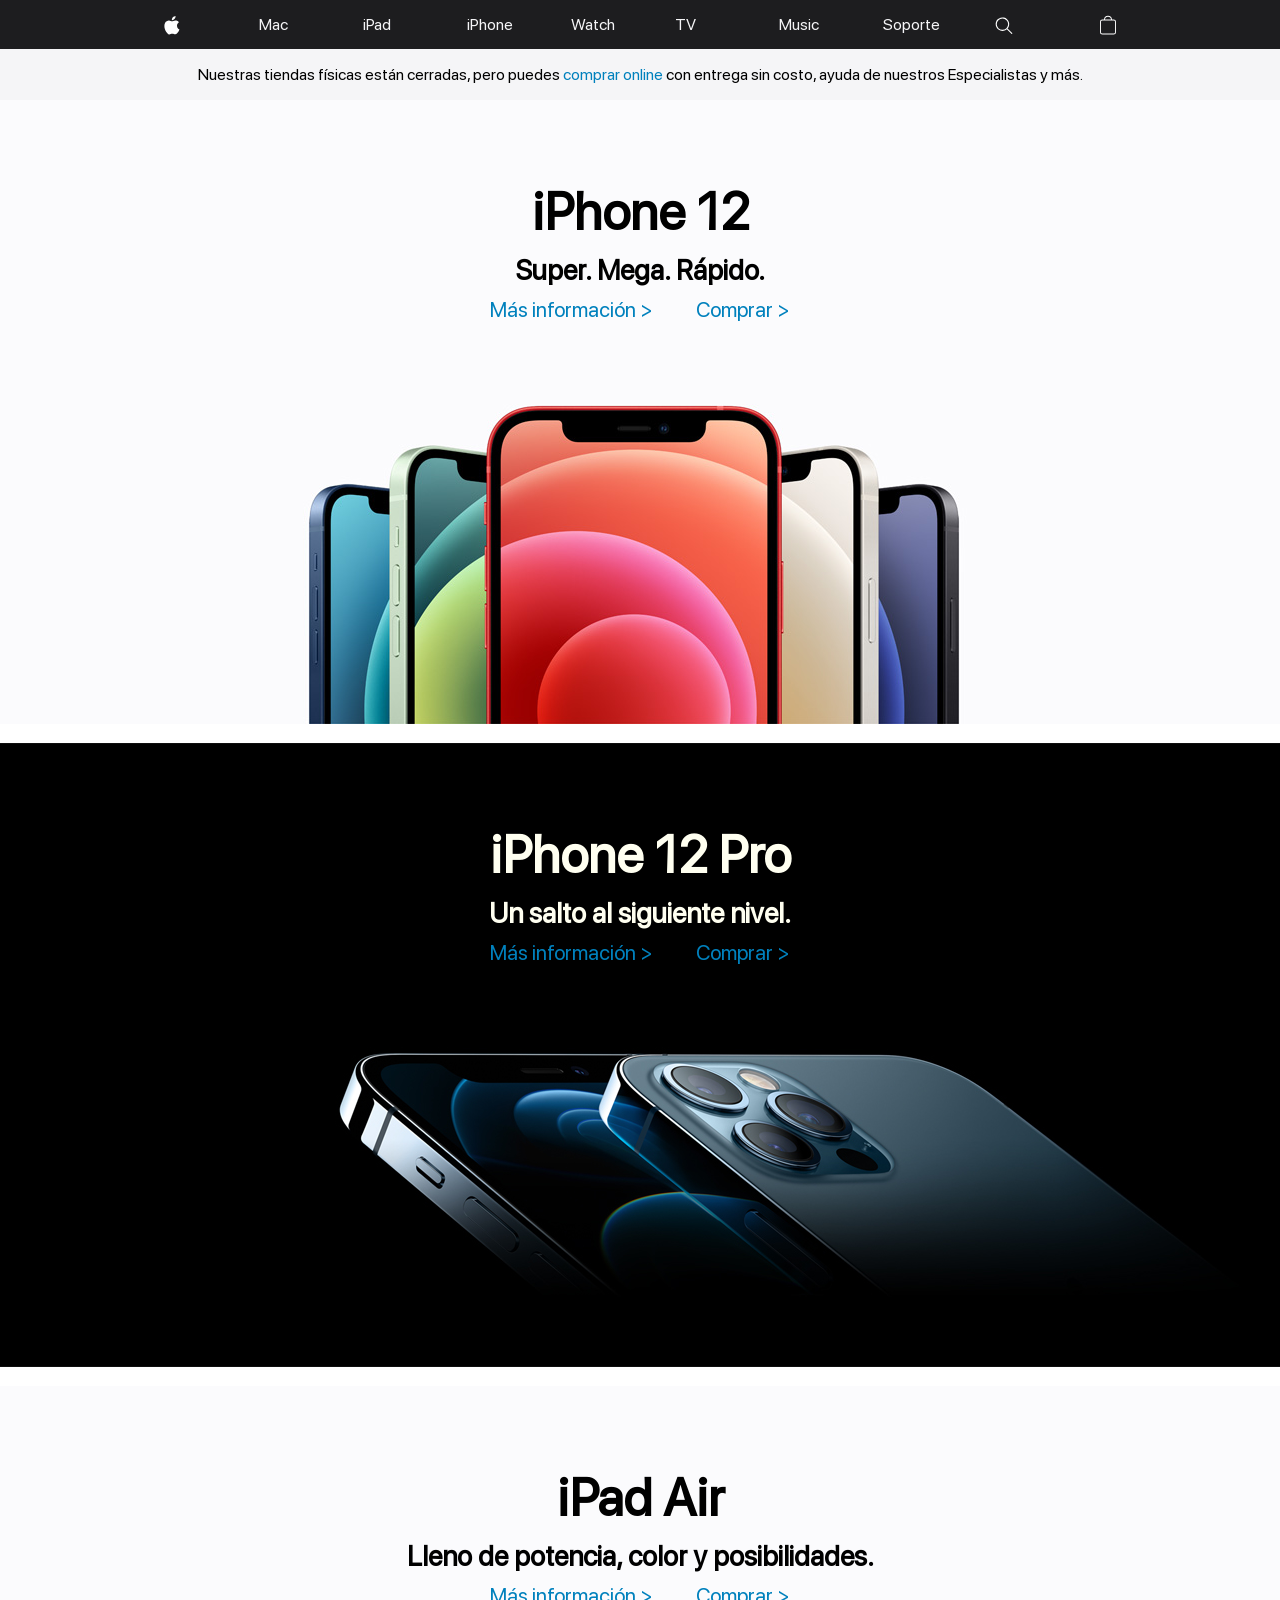
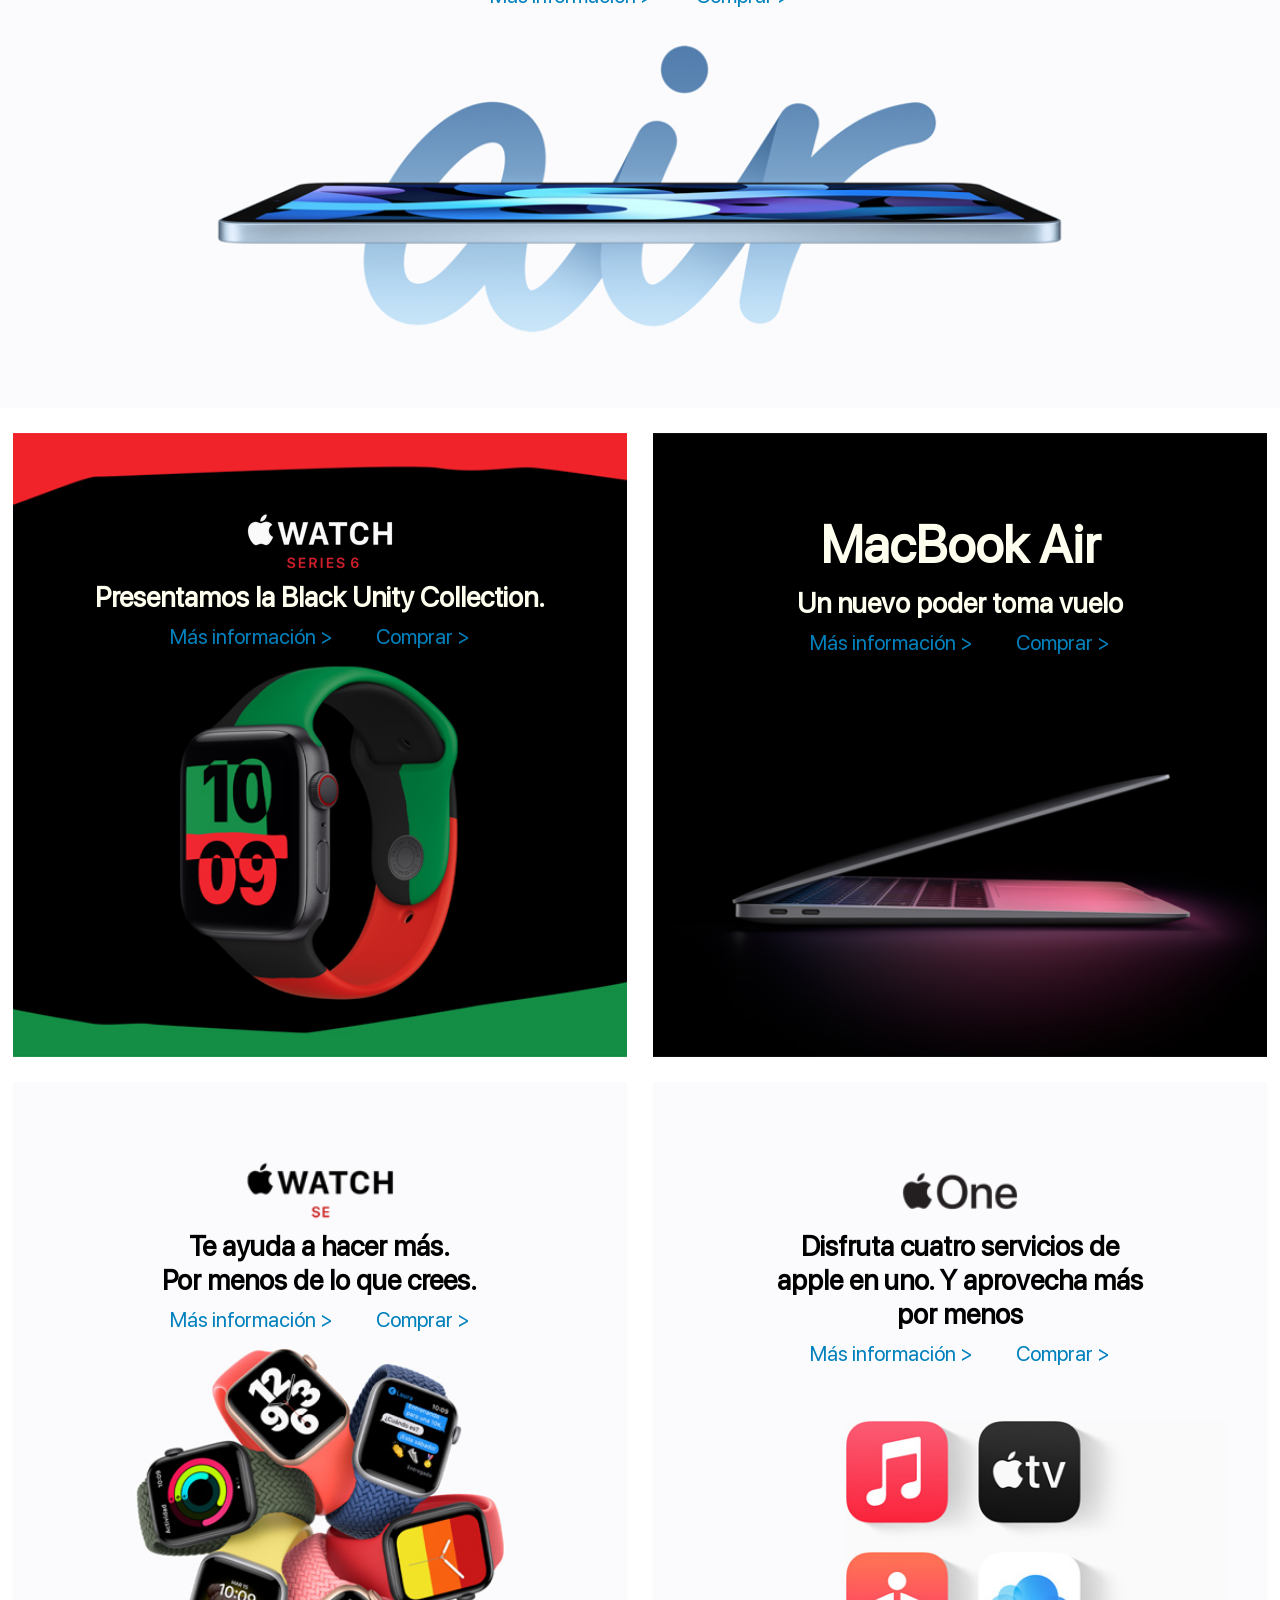
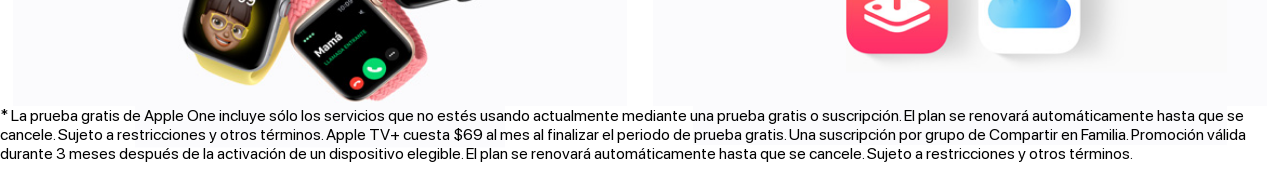
==== Apple/index.html @ 797d7d94 "Añadir imagenes" ====
<!DOCTYPE html>
<html lang="es">
    <head>
        <meta charset="UTF-8" />
        <title>Apple (México)</title>
        <link rel="icon" type="image/svg" href="./Images/apple-logo.svg" />
        <link rel="stylesheet" href="./index.css" />
    </head>
    <body>
        <header>
            <ol class="menu-header">
                <li class="menu-element home"></li>
                <li class="menu-element">Mac</li>
                <li class="menu-element">iPad</li>
                <li class="menu-element">iPhone</li>
                <li class="menu-element">Watch</li>
                <li class="menu-element">TV</li>
                <li class="menu-element">Music</li>
                <li class="menu-element">Soporte</li>
                <li class="menu-element search"></li>
                <li class="menu-element store"></li>
            </ol>
        </header>
        <section class="advice">
            <p>
                Nuestras tiendas físicas están cerradas, pero puedes <a href="#">comprar online</a> con entrega sin costo, ayuda de nuestros Especialistas y más.
            </p>
        </section>
        <section class="products big">
            <div class="content-box" id="imagen-iphone-12">
                <a href="#"></a>
                <div class="contenido">
                    <h2>iPhone 12</h2>
                    <h3>Super. Mega. Rápido.</h3>
                </div>
                <div class="links">
                    <a href="#">Más información ></a>
                    <a href="#">Comprar ></a>
                </div>
            </div>
            <br>
        </section>
        <section class="products big">
            <div class="content-box" id="imagen-iphone-12-Pro">
                <a href="#"></a>
                <div class="contenido">
                    <h2>iPhone 12 Pro</h2>
                    <h3>Un salto al siguiente nivel.</h3>
                </div>
                <div class="links">
                    <a href="#">Más información ></a>
                    <a href="#">Comprar ></a>
                </div>
            </div>
            <br>
        </section>
        <section class="products big">
            <div class="content-box ipad-air" >
                <a href="#"></a>
                <div class="contenido">
                    <h2>iPad Air</h2>
                    <h3>Lleno de potencia, color y posibilidades.</h3>
                </div>
                <div class="links">
                    <a href="#">Más información ></a>
                    <a href="#">Comprar ></a>
                </div>
            </div>
            <figure id="imagen-ipad-air"></figure>
        </section>
        <section class="products-small">
            <div class="content-box small" id="imagen-watch-series-6">
                <a href="#"></a>
                <div class="contenido">
                    <h2 id="logo-watch-series-6"></h2>
                    <h3>Presentamos la Black Unity Collection.</h3>
                </div>
                <div class="links">
                    <a href="#">Más información ></a>
                    <a href="#">Comprar ></a>
                </div>
            </div>
            <div class="content-box small" id="imagen-macbook-air">
                <a href="#"></a>
                <div class="contenido">
                    <h2>MacBook Air</h2>
                    <h3>Un nuevo poder toma vuelo</h3>
                </div>
                <div class="links">
                    <a href="#">Más información ></a>
                    <a href="#">Comprar ></a>
                </div>
            </div>
            <div class="content-box small" id="section-watch-series-se">
                <a href="#"></a>
                <div class="contenido">
                    <h2 id="logo-watch-series-SE"></h2>
                    <h3>Te ayuda a hacer más. <br> Por menos de lo que crees.</h3>
                </div>
                <div class="links">
                    <a href="#">Más información ></a>
                    <a href="#">Comprar ></a>
                </div>
                <figure id="imagen-watch-series-SE"></figure>
            </div>
            <div class="content-box small" id="section-apple-one">
                <a href="#"></a>
                <div class="contenido">
                    <h2 id="logo-apple-one"></h2>
                    <h3>Disfruta cuatro servicios de <br>apple en uno. Y aprovecha más <br>por menos</h3>
                </div>
                <div class="links">
                    <a href="#">Más información ></a>
                    <a href="#">Comprar ></a>
                </div>
                <figure id="imagen-apple-one"></figure>
            </div>
        </section>
        <footer>
            <section class="footer-advice">* La prueba gratis de Apple One incluye sólo los servicios que no estés usando actualmente mediante una prueba gratis o suscripción. El plan se renovará automáticamente hasta que se cancele. Sujeto a restricciones y otros términos.
                Apple TV+ cuesta $69 al mes al finalizar el periodo de prueba gratis. Una suscripción por grupo de Compartir en Familia. Promoción válida durante 3 meses después de la activación de un dispositivo elegible. El plan se renovará automáticamente hasta que se cancele. Sujeto a restricciones y otros términos.</section>
            <section></section>
            </footer>
    </body>
</html>
---- Apple/index.css ----
/*

Color azul link: rgb(0, 129, 189);
*/

@font-face{
    font-family: "apple";
    src: url("./Fonts/SFProDisplay.ttf");
}
body{
    margin: 0;
    font-family: "apple";
}
.menu-header{
    background-color: #1d1d1f;
    display: flex;
    justify-content: space-around;
    align-content: center;
    padding: 0 120px 0 120px;
    margin: 0;
}
.menu-element{
    color: #f5f5f7;
    list-style: none;
    height: 34px;
    width: 34px;
    margin: inherit;
    margin-top: 15px;
}
.menu-element.home{
    background-position-y: -10px;
    background-position-x: center;
    background-image: url("./Images/apple-logo.svg");
    background-size: 16px 44px;
    background-repeat: no-repeat;
}
.menu-element.search{
    background-position-y: -10px;
    background-position-x: center;
    background-image: url("./Images/search-icon.svg");
    background-size: 18px 84px;
    background-repeat: no-repeat;
}
.menu-element.store{
    background-position-y: -10px;
    background-position-x: center;
    background-image: url("./Images/store.svg");
    background-size: 16px 44px;
    background-repeat: no-repeat;
}
.advice{
    background-color: #f5f5f7;
    display: flex;
    justify-content: center;
}
.advice a{
    text-decoration: none;
    color: rgb(0, 129, 189);
}
.content-box{
    height: 624px;
    width: 100%;
}
.content-box.ipad-air{
    height: auto;
    width: 100%;
    background-color: rgb(251, 251, 253);
}
#imagen-iphone-12{
    background-image: url('./Images/iphone_12.jpg');
    /* background-size: 210% 624px; */
    background-size: cover;
    background-repeat: no-repeat;
    background-position: center;
}
#imagen-iphone-12-Pro{
    background-image: url('./Images/iphone_12_pro.jpg');
    /* background-size: 210% 624px; */
    background-size: cover;
    background-repeat: no-repeat;
    background-position: center;
    color: ivory;
}
#imagen-ipad-air{
    background-color: rgb(251, 251, 253);
    background-image: url('./Images/ipad_air.jpg');
    background-size:contain;
    background-repeat: no-repeat;
    background-position: center;
    /* background-position-y: 250px; */
    height: 400px;
    margin: 0 0 auto 0;
}
.contenido{
    margin-top: 0;
    margin-left: auto;
    margin-right: auto;
    width: 500px;
    padding-top: 80px;
    display: flex;
    flex-direction: column;
    justify-content: center;
    align-items: center;
}
.contenido h2{
    margin: 0;
    font-size: 52px;
}
.contenido h3{
    margin: 10px 0 0 0;
    font-size: 28px;
}
.links{
    width: 300px;
    margin-top: 10px;
    margin-left: auto;
    margin-right: auto;
    display: flex;
    justify-content: space-between;
}
.links a{
    font-size: 21px;
    text-decoration: none;
    color: rgb(0, 129, 189);
}
.products-small{
    display: flex;
    flex-wrap: wrap;
    justify-content: space-around;
    text-align: center;
}
.small{
    width: 48%;
    margin-top: 25px;
}
#section-watch-series-se,
#section-apple-one{
    background-color: rgb(251, 251, 253);
}
#imagen-watch-series-6,
#imagen-macbook-air,
#logo-watch-series-6,
#imagen-watch-series-SE,
#logo-watch-series-SE,
#logo-apple-one,
#imagen-apple-one{
    background-size: cover;
    background-repeat: no-repeat;
    background-position: center;
}
#imagen-watch-series-6{
    color: ivory;
    background-image: url("./Images/watch-series-6.jpg");
}
#logo-watch-series-6{
    background-image: url("./Images/watch-series-6-logo.jpg");
    height: 57px;
    width: 148px;
}
#imagen-macbook-air{
    background-image: url("./Images/macbook-air.jpg");
    color: ivory;
}
#imagen-watch-series-SE{
    background-image: url("./Images/watch-se.jpg");
    background-size: contain;
    width: cover;
    height: 400px;
}
#logo-watch-series-SE{
    background-image: url("./Images/watch-se-logo.png");
    height: 57px;
    width: 148px;
}
#logo-apple-one{
    background-image: url("./Images/apple-one-logo.png");
    background-size: contain;
    height: 57px;
    width: 148px;
}
#imagen-apple-one{
    background-image: url("./Images/apple-one.jpg");
    background-size: contain;
    width: cover;
    height: 400px;
}
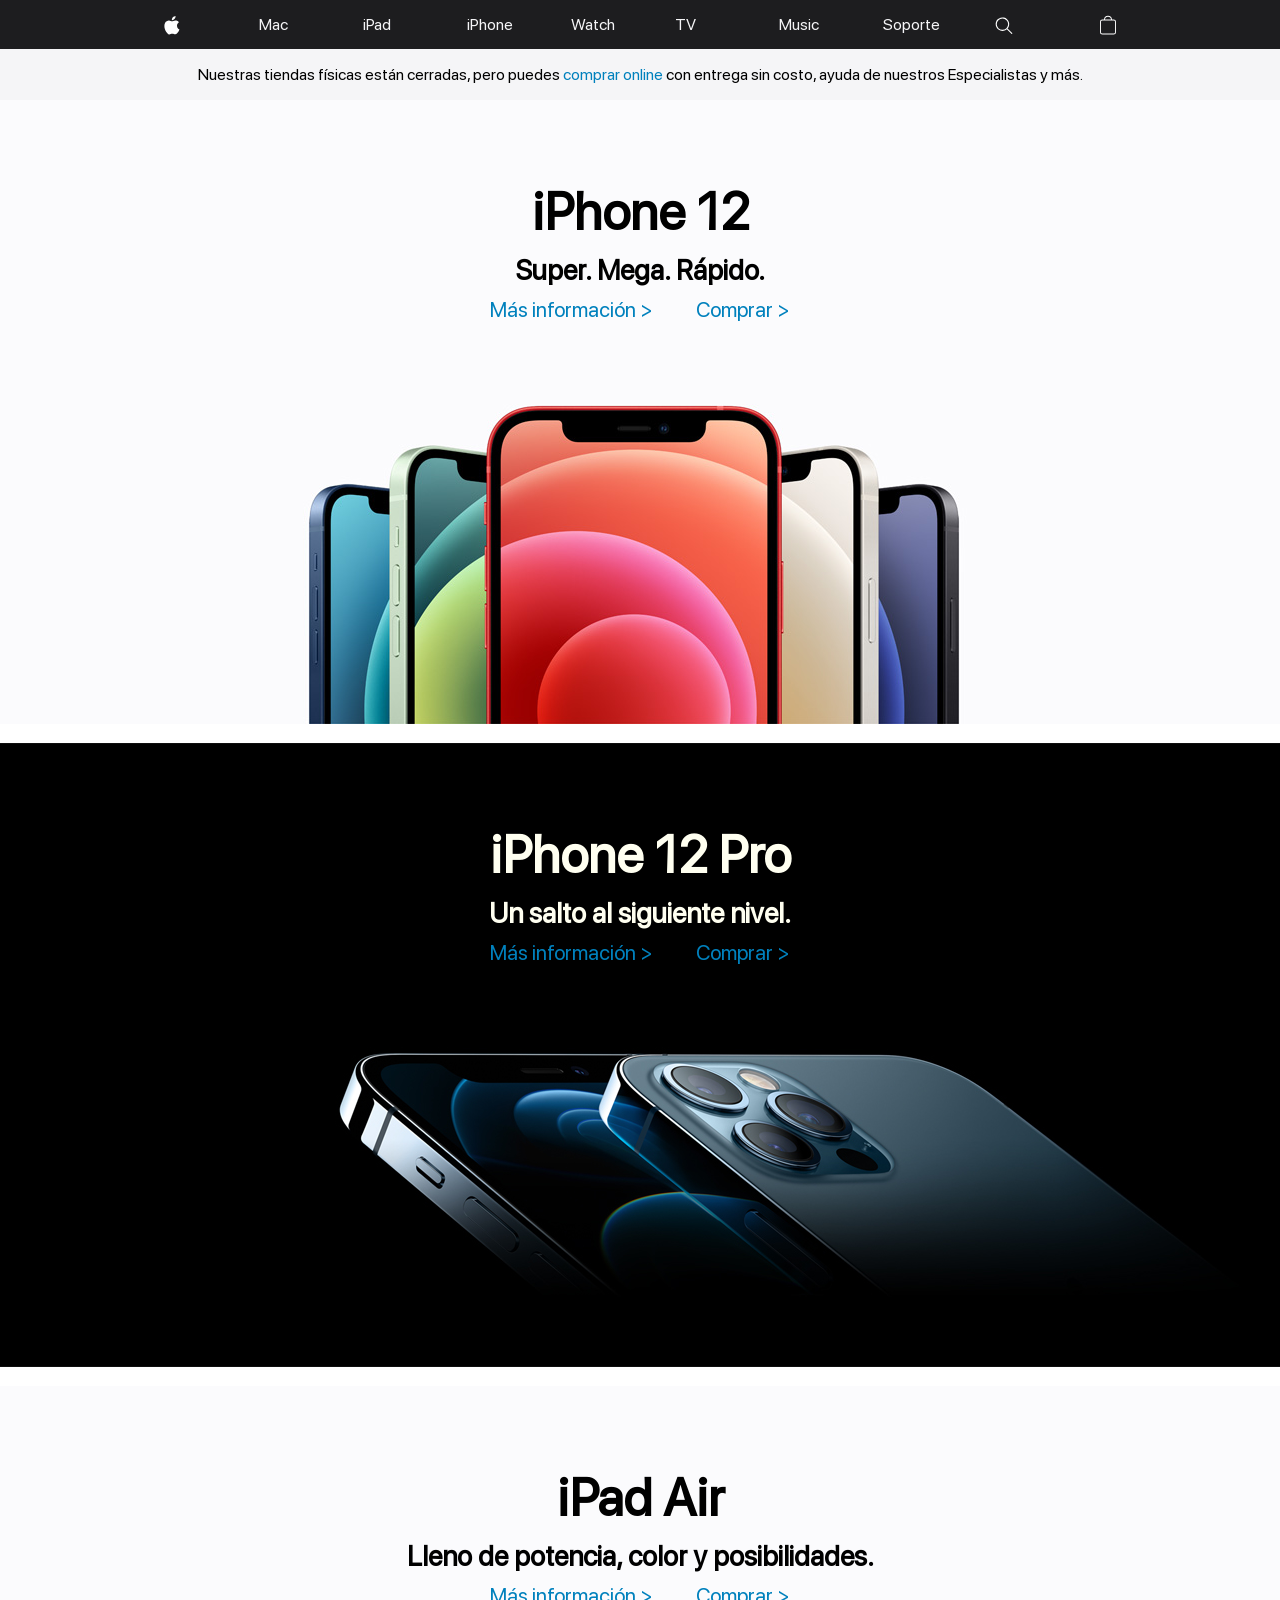
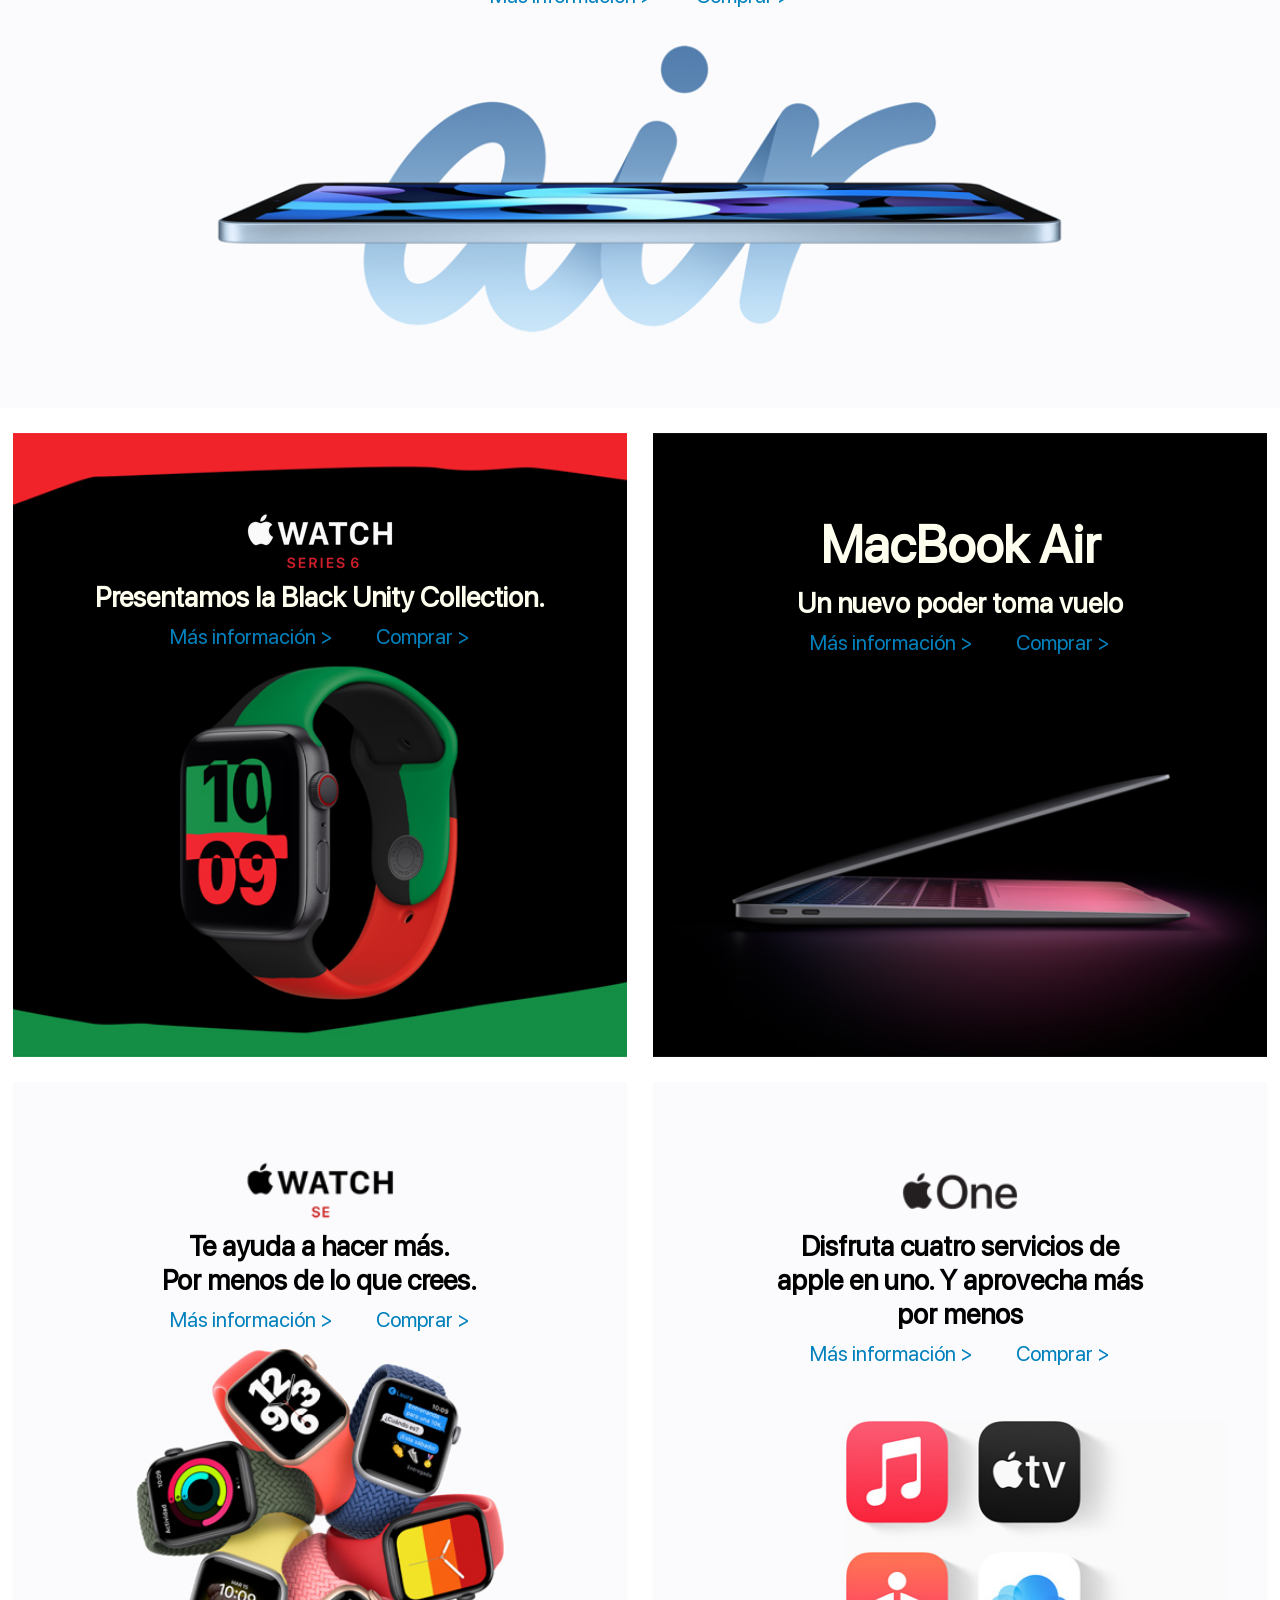
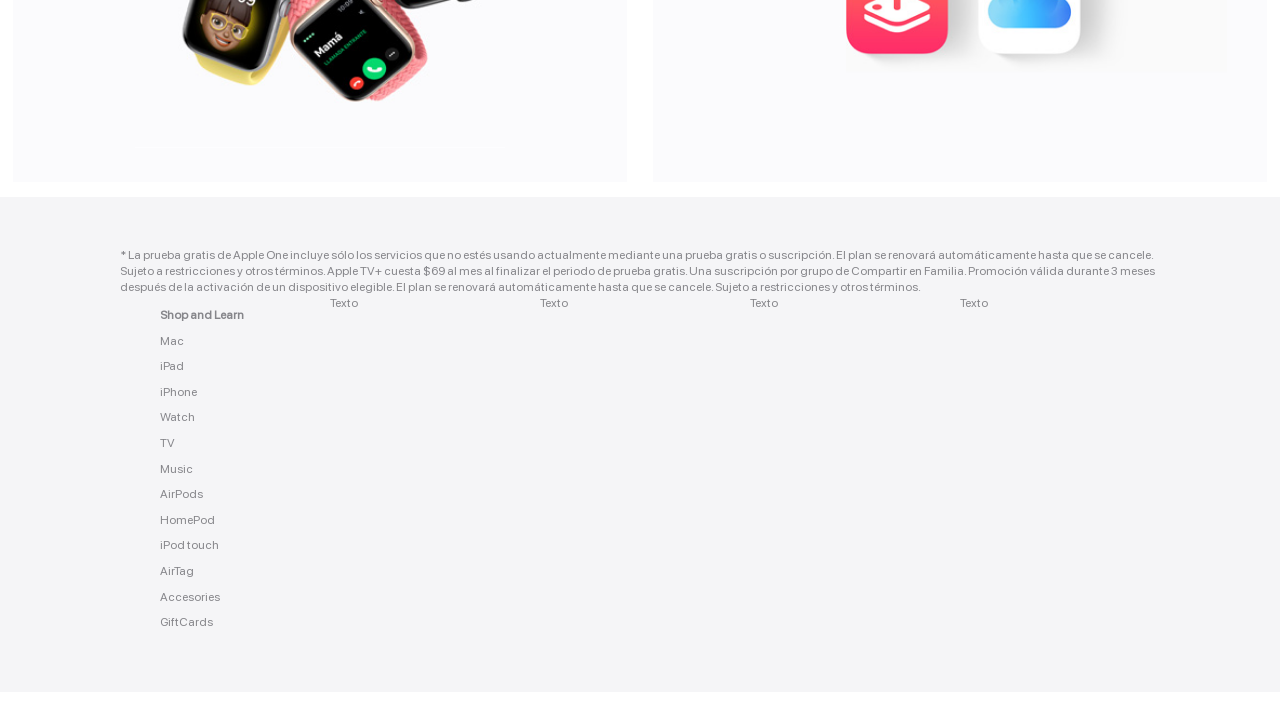
==== commit 8f3ccf8d: "Contenido del footer" ====
--- a/Apple/index.html
+++ b/Apple/index.html
@@ -119,7 +119,29 @@
         <footer>
             <section class="footer-advice">* La prueba gratis de Apple One incluye sólo los servicios que no estés usando actualmente mediante una prueba gratis o suscripción. El plan se renovará automáticamente hasta que se cancele. Sujeto a restricciones y otros términos.
                 Apple TV+ cuesta $69 al mes al finalizar el periodo de prueba gratis. Una suscripción por grupo de Compartir en Familia. Promoción válida durante 3 meses después de la activación de un dispositivo elegible. El plan se renovará automáticamente hasta que se cancele. Sujeto a restricciones y otros términos.</section>
-            <section></section>
+            <section class="columnas-footer">
+                <section class="columna">
+                    <ul>
+                        <li class="elemento head">Shop and Learn</li>
+                        <li class="elemento"><a href="#">Mac</a></li>
+                        <li class="elemento"><a href="#">iPad</a></li>
+                        <li class="elemento"><a href="#">iPhone</a></li>
+                        <li class="elemento"><a href="#">Watch</a></li>
+                        <li class="elemento"><a href="#">TV</a></li>
+                        <li class="elemento"><a href="#">Music</a></li>
+                        <li class="elemento"><a href="#">AirPods</a></li>
+                        <li class="elemento"><a href="#">HomePod</a></li>
+                        <li class="elemento"><a href="#">iPod touch</a></li>
+                        <li class="elemento"><a href="#">AirTag</a></li>
+                        <li class="elemento"><a href="#">Accesories</a></li>
+                        <li class="elemento"><a href="#">GiftCards</a></li>
+                    </ul>
+                </section>
+                <section class="columna">Texto</section>
+                <section class="columna">Texto</section>
+                <section class="columna">Texto</section>
+                <section class="columna">Texto</section>
+            </section>
             </footer>
     </body>
 </html>
--- a/Apple/index.css
+++ b/Apple/index.css
@@ -7,6 +7,10 @@
     font-family: "apple";
     src: url("./Fonts/SFProDisplay.ttf");
 }
+/* @font-face{
+    font-family: "apple-texto";
+    src: url("./Fonts/");
+} */
 body{
     margin: 0;
     font-family: "apple";
@@ -136,6 +140,7 @@
 #section-watch-series-se,
 #section-apple-one{
     background-color: rgb(251, 251, 253);
+    height: 700px;
 }
 #imagen-watch-series-6,
 #imagen-macbook-air,
@@ -183,4 +188,37 @@
     background-size: contain;
     width: cover;
     height: 400px;
-}+}
+footer{
+    margin: 15px 0;
+    padding: 50px 120px;
+    background-color: #f5f5f7;
+    color: #86868b;
+    font-size: 12px;
+    font-weight: 400;
+    letter-spacing: -.01em;
+    letter-spacing: normal;
+    line-height: 1.33337;
+}
+.columnas-footer{
+    display: flex;
+    justify-content: space-between;
+}
+.columnas-footer .columna{
+    width: 200px;
+}
+.columnas-footer .columna .elemento{
+    list-style: none;
+    margin: 0 0 9.6px;
+}
+.columnas-footer .columna .head{
+    /* color: lawngreen; */
+    font-weight: bold;
+}
+.columnas-footer .columna .elemento a{
+    color: inherit;
+    text-decoration: none;
+}
+.columnas-footer .columna .elemento a:hover{
+    text-decoration: underline;
+}
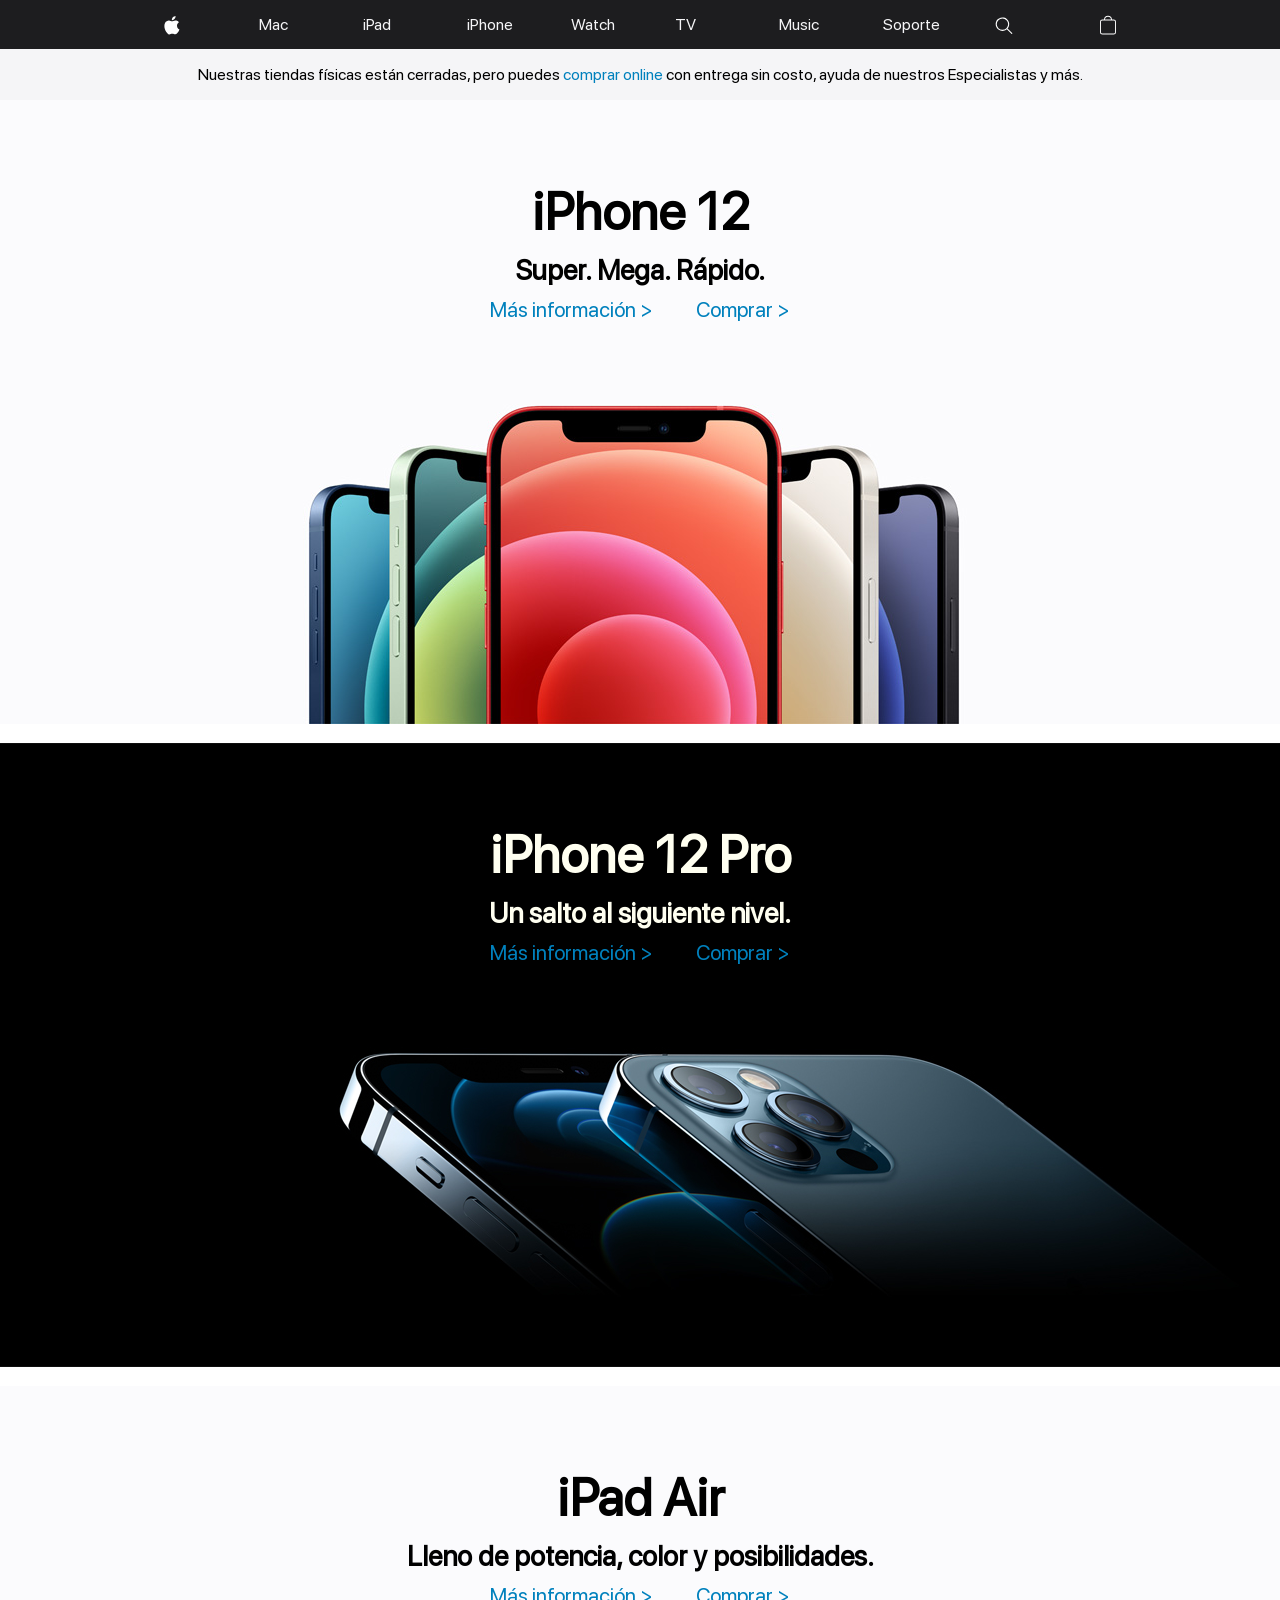
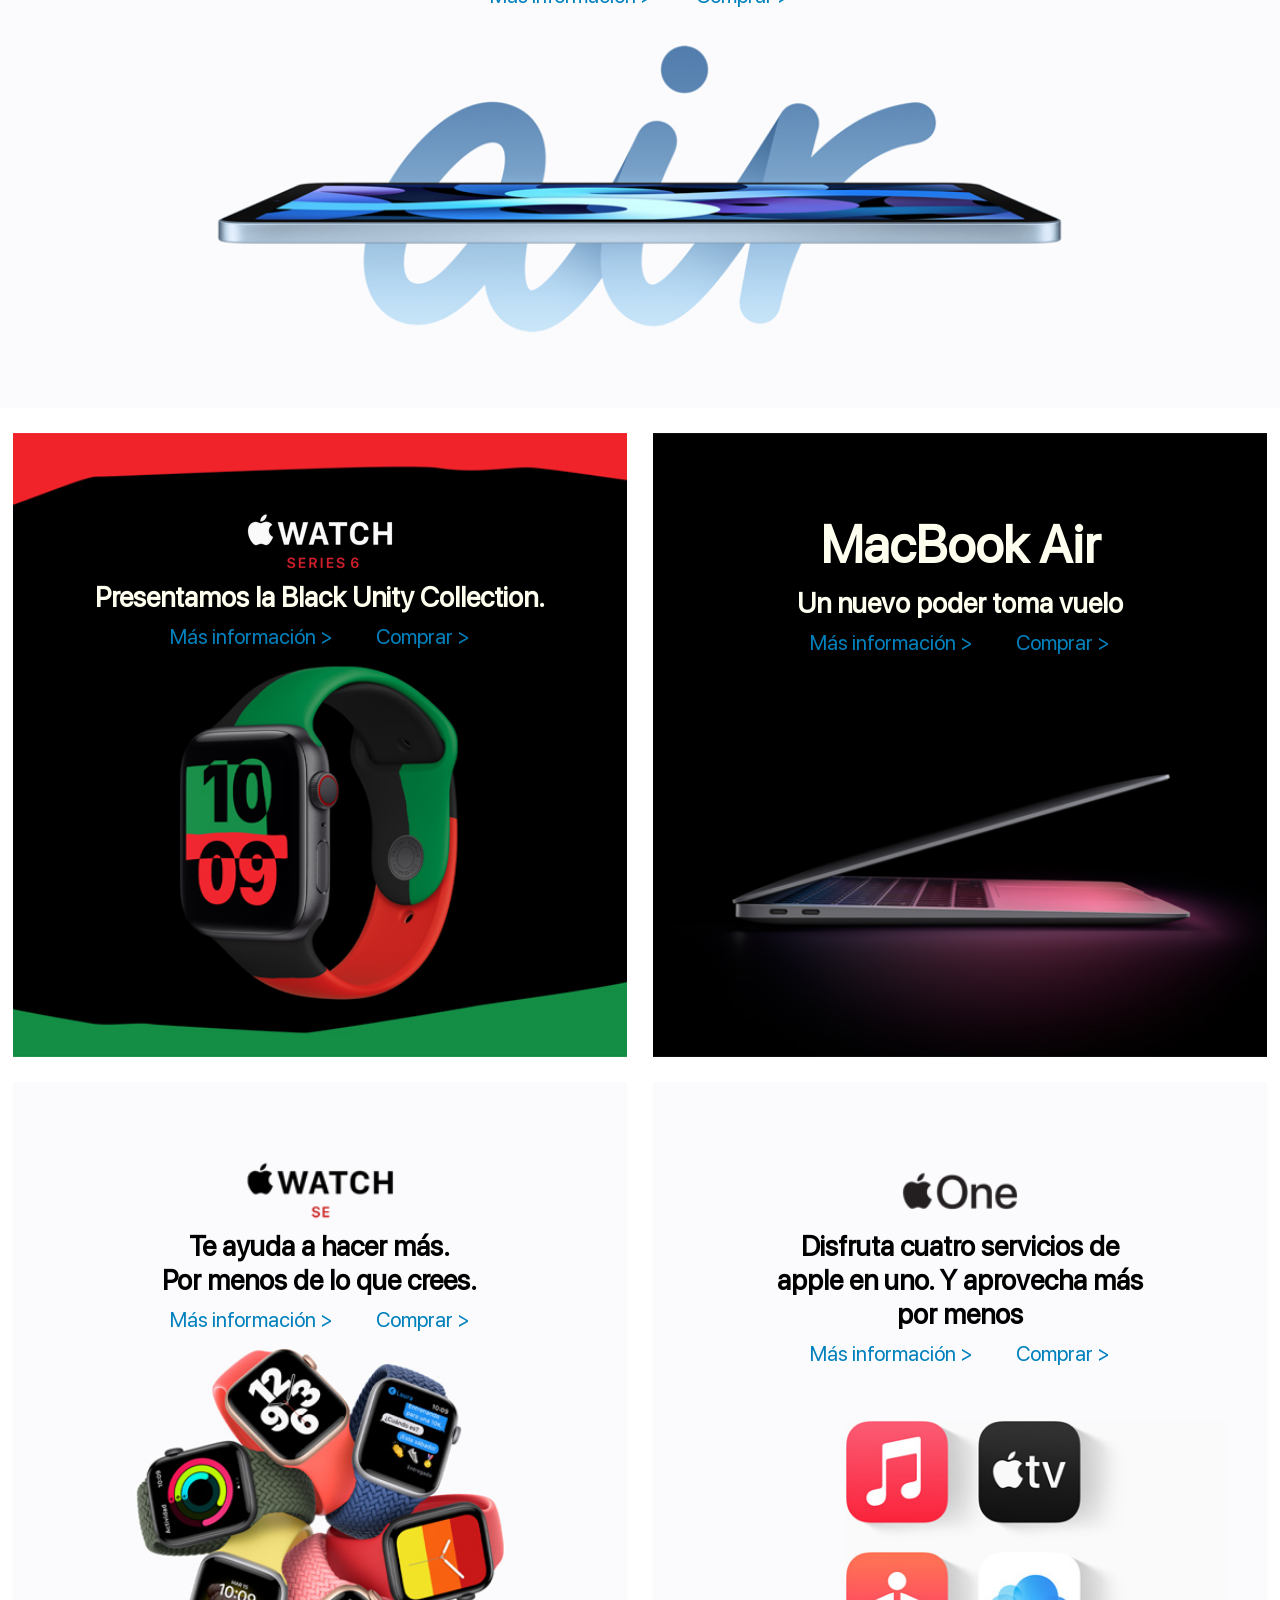
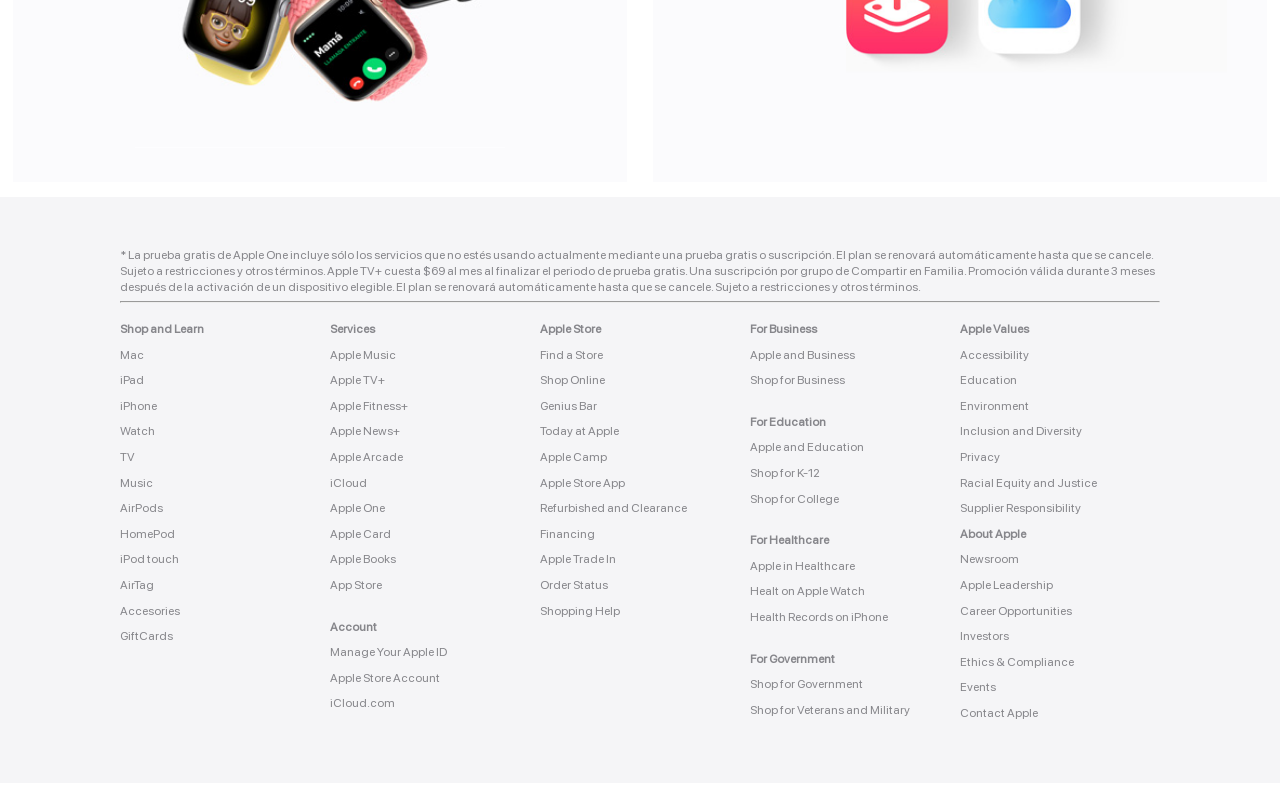
==== commit 6b7a631c: "Contenido columnas del footer" ====
--- a/Apple/index.html
+++ b/Apple/index.html
@@ -119,7 +119,8 @@
         <footer>
             <section class="footer-advice">* La prueba gratis de Apple One incluye sólo los servicios que no estés usando actualmente mediante una prueba gratis o suscripción. El plan se renovará automáticamente hasta que se cancele. Sujeto a restricciones y otros términos.
                 Apple TV+ cuesta $69 al mes al finalizar el periodo de prueba gratis. Una suscripción por grupo de Compartir en Familia. Promoción válida durante 3 meses después de la activación de un dispositivo elegible. El plan se renovará automáticamente hasta que se cancele. Sujeto a restricciones y otros términos.</section>
-            <section class="columnas-footer">
+            <hr>
+                <section class="columnas-footer">
                 <section class="columna">
                     <ul>
                         <li class="elemento head">Shop and Learn</li>
@@ -137,10 +138,80 @@
                         <li class="elemento"><a href="#">GiftCards</a></li>
                     </ul>
                 </section>
-                <section class="columna">Texto</section>
-                <section class="columna">Texto</section>
-                <section class="columna">Texto</section>
-                <section class="columna">Texto</section>
+                <section class="columna">
+                    <ul>
+                        <li class="elemento head">Services</li>
+                        <li class="elemento"><a href="#">Apple Music</a></li>
+                        <li class="elemento"><a href="#">Apple TV+</a></li>
+                        <li class="elemento"><a href="#">Apple Fitness+</a></li>
+                        <li class="elemento"><a href="#">Apple News+</a></li>
+                        <li class="elemento"><a href="#">Apple Arcade</a></li>
+                        <li class="elemento"><a href="#">iCloud</a></li>
+                        <li class="elemento"><a href="#">Apple One</a></li>
+                        <li class="elemento"><a href="#">Apple Card</a></li>
+                        <li class="elemento"><a href="#">Apple Books</a></li>
+                        <li class="elemento"><a href="#">App Store</a></li>
+                        <br>
+                        <li class="elemento head"><a href="#">Account</a></li>
+                        <li class="elemento"><a href="#">Manage Your Apple ID</a></li>
+                        <li class="elemento"><a href="#">Apple Store Account</a></li>
+                        <li class="elemento"><a href="#">iCloud.com</a></li>
+                    </ul>
+                </section>
+                <section class="columna">
+                    <ul>
+                        <li class="elemento head">Apple Store</li>
+                        <li class="elemento"><a href="#">Find a Store</a></li>
+                        <li class="elemento"><a href="#">Shop Online</a></li>
+                        <li class="elemento"><a href="#">Genius Bar</a></li>
+                        <li class="elemento"><a href="#">Today at Apple</a></li>
+                        <li class="elemento"><a href="#">Apple Camp</a></li>
+                        <li class="elemento"><a href="#">Apple Store App</a></li>
+                        <li class="elemento"><a href="#">Refurbished and Clearance</a></li>
+                        <li class="elemento"><a href="#">Financing</a></li>
+                        <li class="elemento"><a href="#">Apple Trade In</a></li>
+                        <li class="elemento"><a href="#">Order Status</a></li>
+                        <li class="elemento"><a href="#">Shopping Help</a></li>
+                    </ul>
+                </section>
+                <section class="columna">
+                    <ul>
+                        <li class="elemento head">For Business</li>
+                        <li class="elemento"><a href="#">Apple and Business</a></li>
+                        <li class="elemento"><a href="#">Shop for Business</a></li><br>
+                        <li class="elemento head">For Education</li>
+                        <li class="elemento"><a href="#">Apple and Education</a></li>
+                        <li class="elemento"><a href="#">Shop for K-12</a></li>
+                        <li class="elemento"><a href="#">Shop for College</a></li><br>
+                        <li class="elemento head">For Healthcare</li>
+                        <li class="elemento"><a href="#">Apple in Healthcare</a></li>
+                        <li class="elemento"><a href="#">Healt on Apple Watch</a></li>
+                        <li class="elemento"><a href="#">Health Records on iPhone</a></li><br>
+                        <li class="elemento head">For Government</li>
+                        <li class="elemento"><a href="#">Shop for Government</a></li>
+                        <li class="elemento"><a href="#">Shop for Veterans and Military</a></li>
+                    </ul>
+                </section>
+                <section class="columna">
+                    <ul>
+                        <li class="elemento head">Apple Values</li>
+                        <li class="elemento"><a href="#">Accessibility</a></li>
+                        <li class="elemento"><a href="#">Education</a></li>
+                        <li class="elemento"><a href="#">Environment</a></li>
+                        <li class="elemento"><a href="#">Inclusion and Diversity</a></li>
+                        <li class="elemento"><a href="#">Privacy</a></li>
+                        <li class="elemento"><a href="#">Racial Equity and Justice</a></li>
+                        <li class="elemento"><a href="#">Supplier Responsibility</a></li>
+                        <li class="elemento head">About Apple</li>
+                        <li class="elemento"><a href="#">Newsroom</a></li>
+                        <li class="elemento"><a href="#">Apple Leadership</a></li>
+                        <li class="elemento"><a href="#">Career Opportunities</a></li>
+                        <li class="elemento"><a href="#">Investors</a></li>
+                        <li class="elemento"><a href="#">Ethics & Compliance</a></li>
+                        <li class="elemento"><a href="#">Events</a></li>
+                        <li class="elemento"><a href="#">Contact Apple</a></li>
+                    </ul>
+                </section>
             </section>
             </footer>
     </body>
--- a/Apple/index.css
+++ b/Apple/index.css
@@ -212,7 +212,6 @@
     margin: 0 0 9.6px;
 }
 .columnas-footer .columna .head{
-    /* color: lawngreen; */
     font-weight: bold;
 }
 .columnas-footer .columna .elemento a{
@@ -222,3 +221,11 @@
 .columnas-footer .columna .elemento a:hover{
     text-decoration: underline;
 }
+.columnas-footer .columna ul{
+    margin-left: 0;
+    padding: 0;
+}
+.footer-advice{
+    border-bottom: 1px;
+    border-color: #86868b;
+}
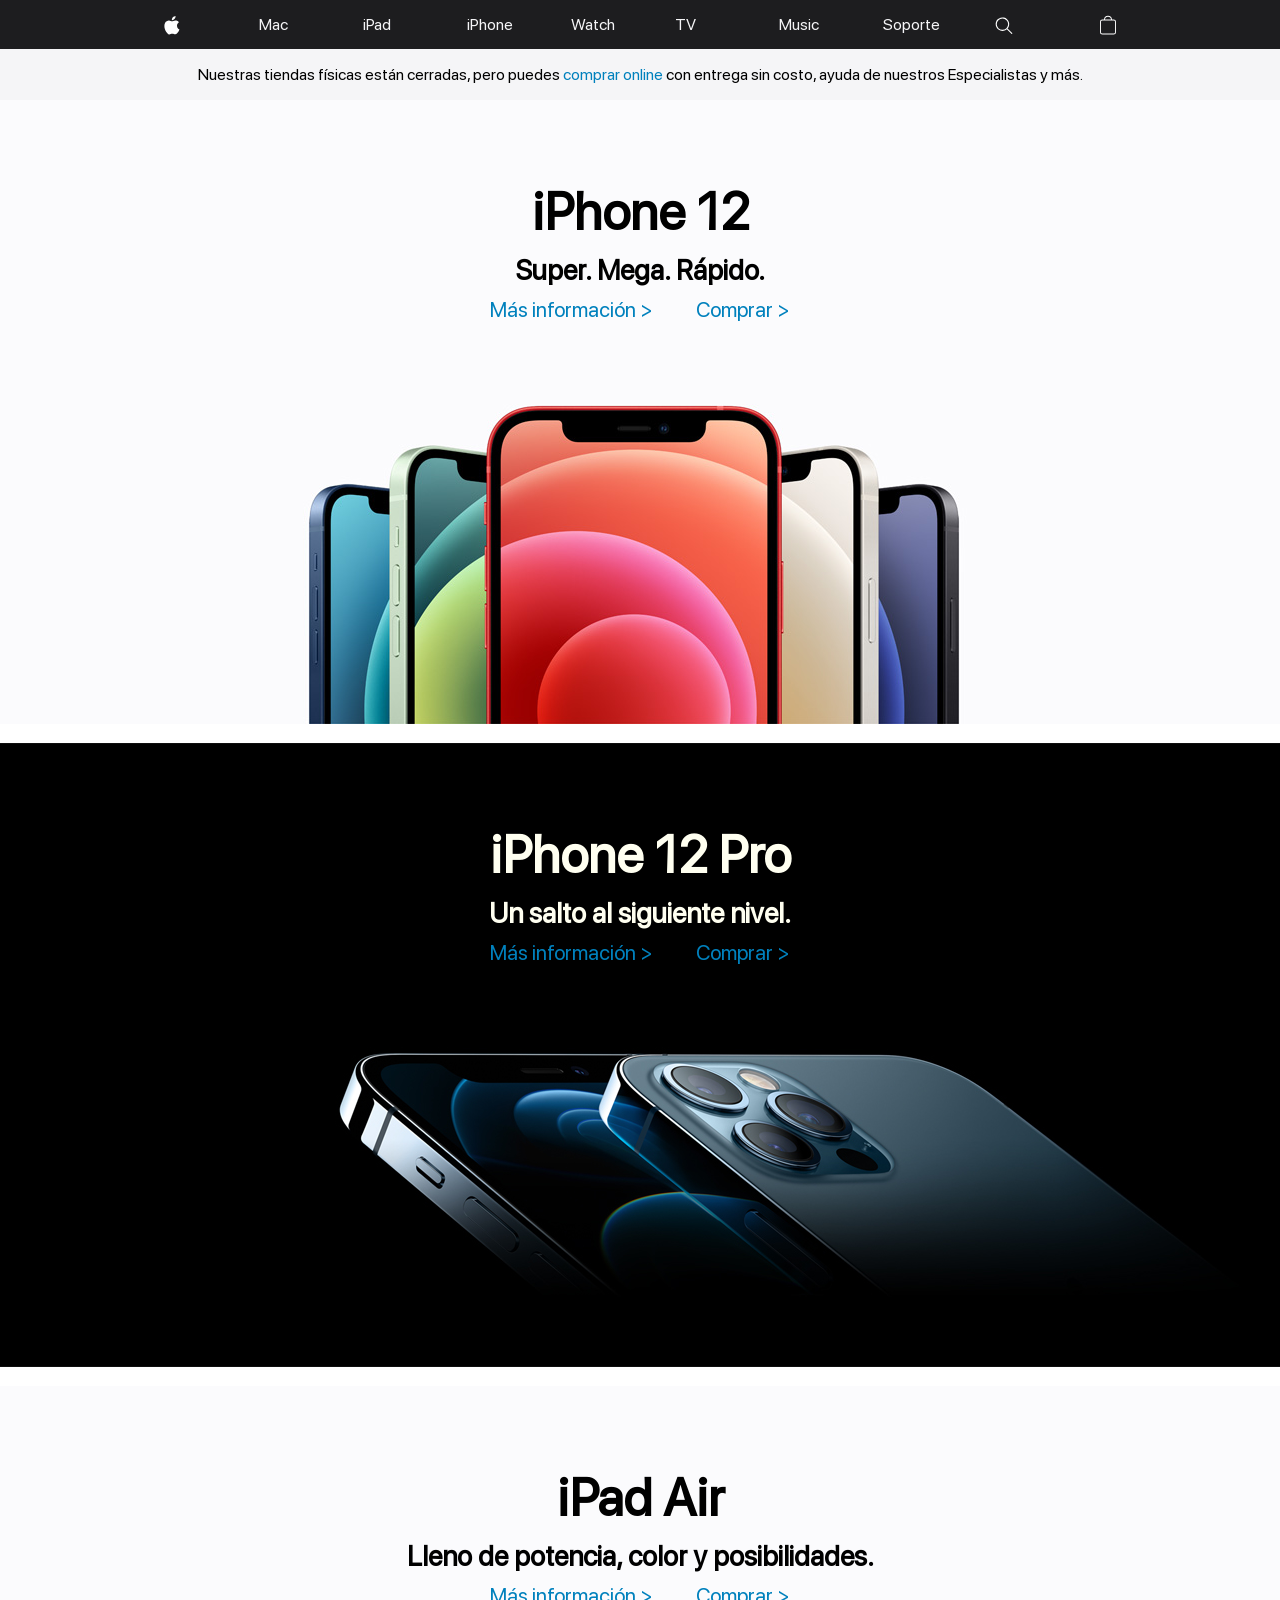
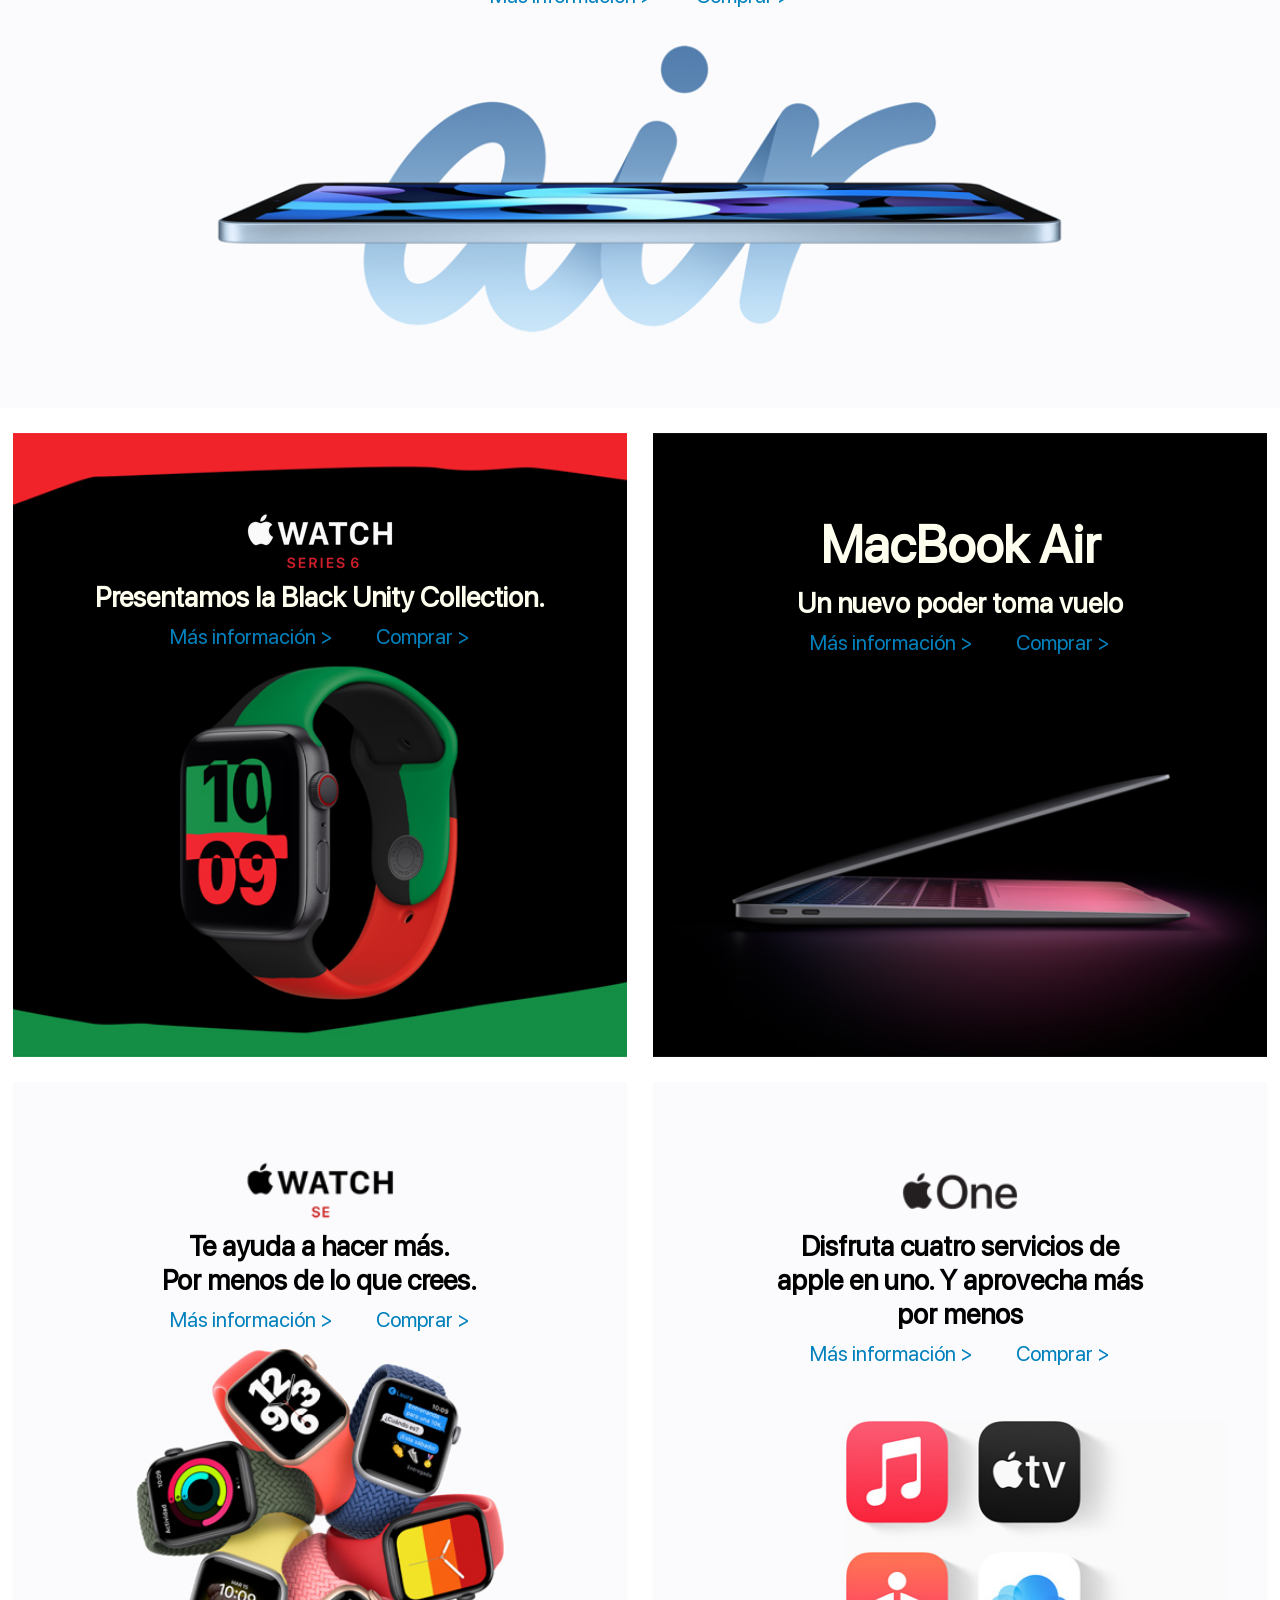
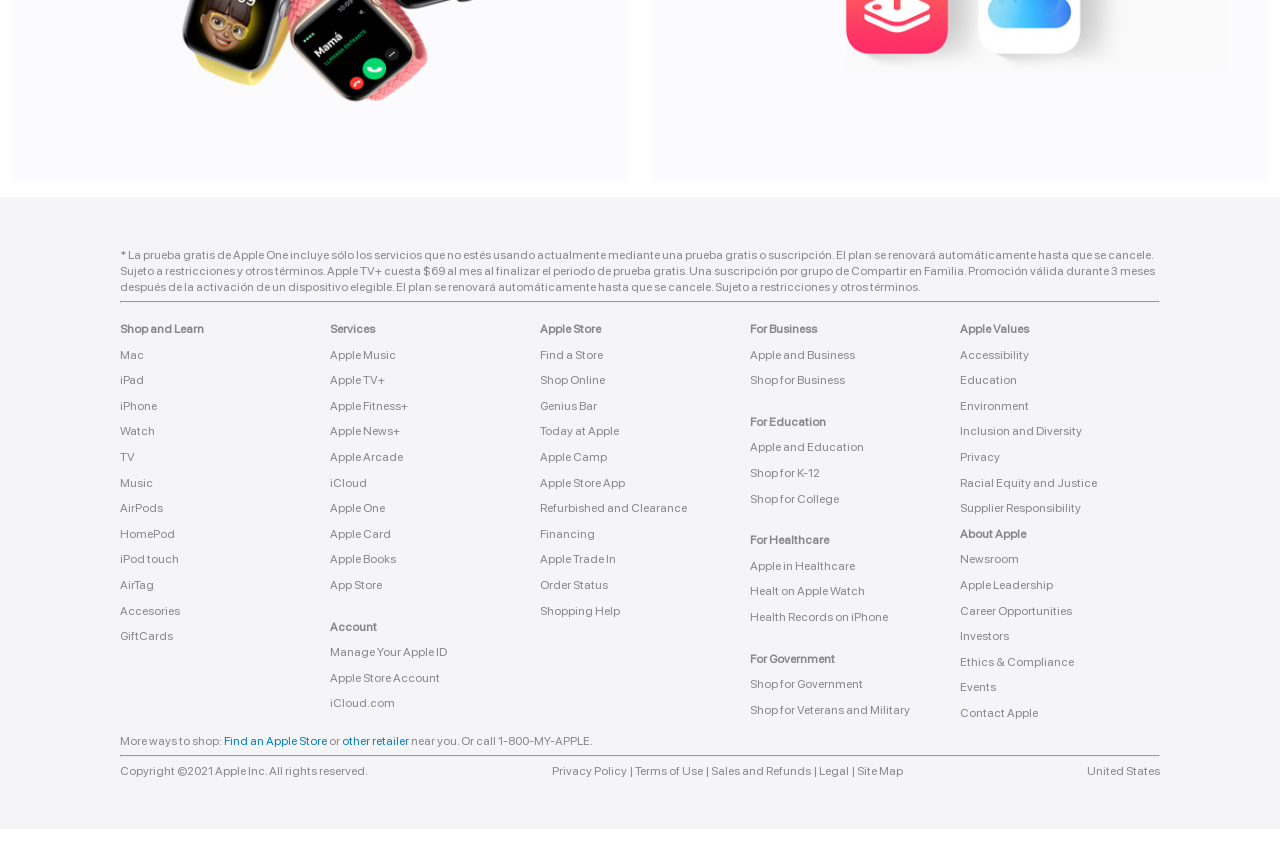
==== commit a6a1e09a: "Footer terminado" ====
--- a/Apple/index.html
+++ b/Apple/index.html
@@ -118,9 +118,10 @@
         </section>
         <footer>
             <section class="footer-advice">* La prueba gratis de Apple One incluye sólo los servicios que no estés usando actualmente mediante una prueba gratis o suscripción. El plan se renovará automáticamente hasta que se cancele. Sujeto a restricciones y otros términos.
-                Apple TV+ cuesta $69 al mes al finalizar el periodo de prueba gratis. Una suscripción por grupo de Compartir en Familia. Promoción válida durante 3 meses después de la activación de un dispositivo elegible. El plan se renovará automáticamente hasta que se cancele. Sujeto a restricciones y otros términos.</section>
+                Apple TV+ cuesta $69 al mes al finalizar el periodo de prueba gratis. Una suscripción por grupo de Compartir en Familia. Promoción válida durante 3 meses después de la activación de un dispositivo elegible. El plan se renovará automáticamente hasta que se cancele. Sujeto a restricciones y otros términos.
+            </section>
             <hr>
-                <section class="columnas-footer">
+            <section class="columnas-footer">
                 <section class="columna">
                     <ul>
                         <li class="elemento head">Shop and Learn</li>
@@ -152,7 +153,7 @@
                         <li class="elemento"><a href="#">Apple Books</a></li>
                         <li class="elemento"><a href="#">App Store</a></li>
                         <br>
-                        <li class="elemento head"><a href="#">Account</a></li>
+                        <li class="elemento head">Account</li>
                         <li class="elemento"><a href="#">Manage Your Apple ID</a></li>
                         <li class="elemento"><a href="#">Apple Store Account</a></li>
                         <li class="elemento"><a href="#">iCloud.com</a></li>
@@ -213,6 +214,25 @@
                     </ul>
                 </section>
             </section>
+            <div class="footer-advice">
+                More ways to shop: 
+                <a href="#">Find an Apple Store</a> or <a href="#">other retailer</a>
+                 near you. 
+                <span>Or call 1-800-MY-APPLE.</span>
+            </div>
+            <hr>
+            <section class="footer-last">
+                <div class= "inline">Copyright ©2021 Apple Inc. All rights reserved.
+                </div>
+                <div class="inline">
+                    <a href="#">Privacy Policy</a> | 
+                    <a href="#">Terms of Use</a> | 
+                    <a href="#">Sales and Refunds</a> | 
+                    <a href="#">Legal</a> | 
+                    <a href="#">Site Map</a>
+                </div>
+                <a href="#">United States</a>
+            </section>
             </footer>
     </body>
 </html>
--- a/Apple/index.css
+++ b/Apple/index.css
@@ -228,4 +228,29 @@
 .footer-advice{
     border-bottom: 1px;
     border-color: #86868b;
+}
+.footer-advice a{
+    color: rgb(0, 129, 189);
+    text-decoration: none;
+}
+.footer-advice a:hover{
+    text-decoration: underline;
+}
+.inline{
+    display: inline-block;
+}
+.footer-last{
+    display: flex;
+    justify-content: space-between;
+    color: inherit;
+}
+.inline a, .footer-last a, .footer-last .inline a{
+    color: inherit;
+    text-decoration: none;
+}
+.inline a, .footer-last a:hover{
+    text-decoration: underline;
+}
+.footer-last{
+    color: #86868b;
 }
